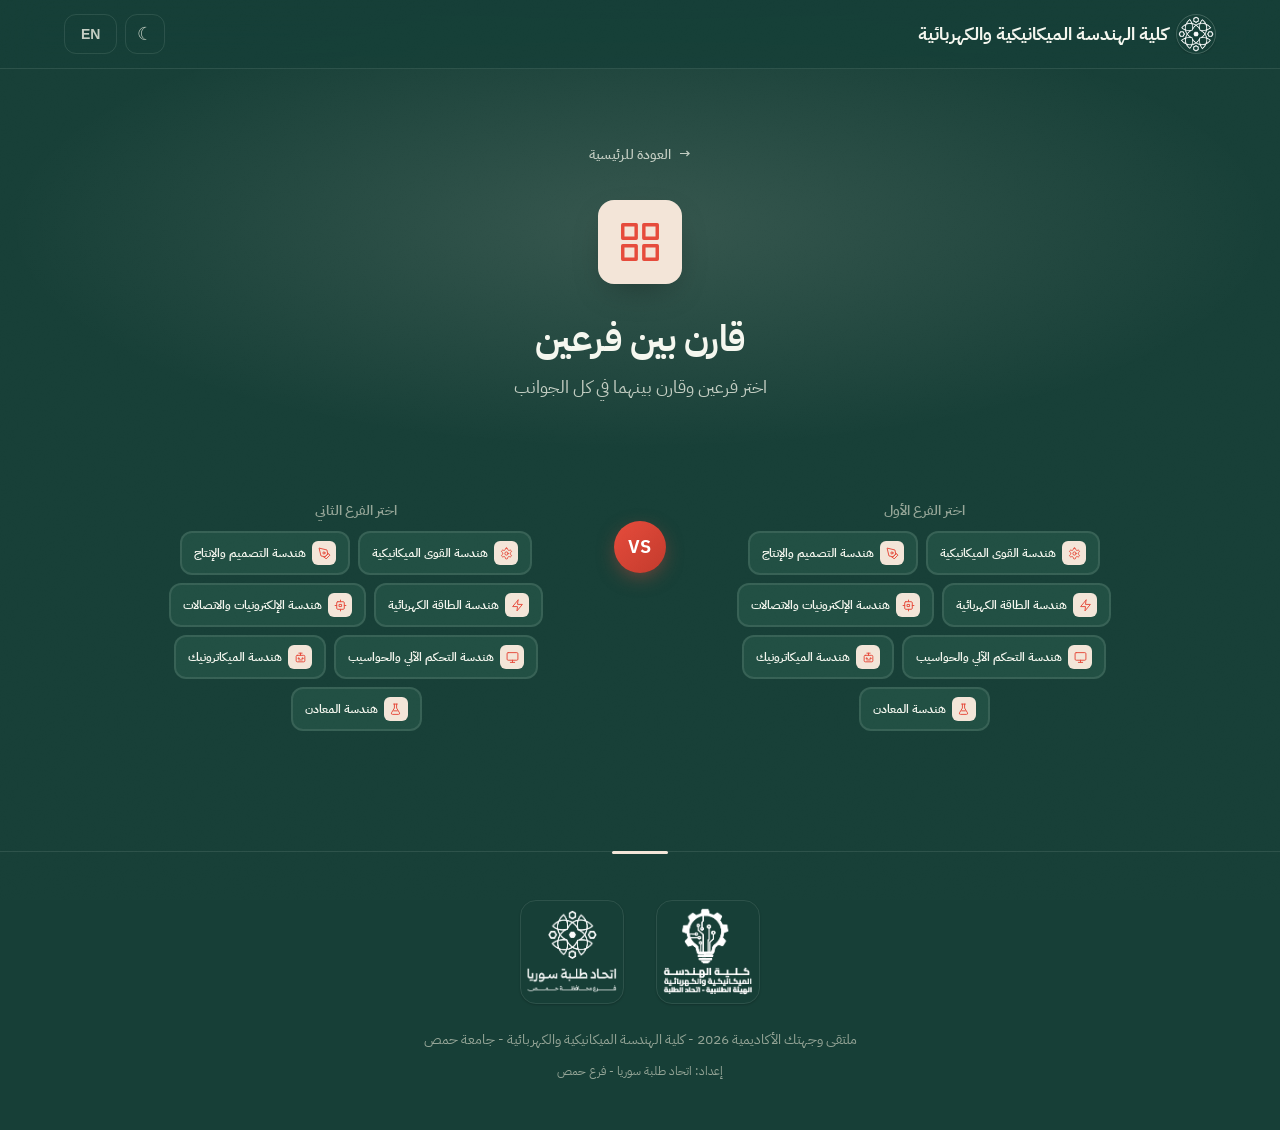
==== compare.html @ 0144422d "Remove dept.note disclaimer from all branch pages, drop unused key, translations v12" ====
<!DOCTYPE html>
<html lang="ar" dir="rtl" data-theme="dark">
<head>
  <meta charset="UTF-8">
  <meta name="viewport" content="width=device-width, initial-scale=1.0">
  <meta name="theme-color" content="#1A433A">
  <title data-page-title="page.title.compare">قارن الأفرع | كلية الهندسة</title>
  <meta name="description" content="قارن بين الأفرع الهندسية السبعة في كلية الهندسة الميكانيكية والكهربائية">
  <meta property="og:type" content="website">
  <meta property="og:site_name" content="كلية الهندسة الميكانيكية والكهربائية - جامعة حمص">
  <meta property="og:locale" content="ar_AR">
  <meta property="og:url" content="https://3mrr07.github.io/mee/compare.html">
  <meta property="og:title" content="قارن الأفرع | كلية الهندسة">
  <meta property="og:description" content="قارن بين الأفرع الهندسية السبعة في كلية الهندسة الميكانيكية والكهربائية">
  <meta property="og:image" content="https://3mrr07.github.io/mee/img/icon-512.png">
  <meta name="twitter:card" content="summary">
  <meta name="twitter:title" content="قارن الأفرع | كلية الهندسة">
  <meta name="twitter:description" content="قارن بين الأفرع الهندسية السبعة في كلية الهندسة الميكانيكية والكهربائية">
  <meta name="twitter:image" content="https://3mrr07.github.io/mee/img/icon-512.png">
  <link rel="icon" type="image/svg+xml" href="./img/favicon.svg">
  <link rel="preconnect" href="https://fonts.googleapis.com">
  <link rel="preconnect" href="https://fonts.gstatic.com" crossorigin>
  <link href="https://fonts.googleapis.com/css2?family=IBM+Plex+Sans+Arabic:wght@300;400;500;600;700&family=Inter:wght@300;400;500;600;700;800&display=swap" rel="stylesheet">
  <link rel="stylesheet" href="./css/style.css?v=9">
  <link rel="manifest" href="./manifest.json">
</head>
<body data-page="compare">

  <!-- Top Bar -->
  <header class="topbar">
    <div class="container topbar-inner">
      <a href="./" class="topbar-logo">
        <img src="./img/itihad-icon.png?v=2" class="topbar-logo-img" alt="شعار اتحاد طلبة سوريا">
        <span data-i18n="nav.brand">كلية الهندسة الميكانيكية والكهربائية</span>
      </a>
      <div class="topbar-actions">
        <button id="theme-toggle" class="topbar-btn" onclick="toggleTheme()" aria-label="الوضع الليلي">&#9790;</button>
        <button id="lang-toggle" class="topbar-btn lang-toggle" onclick="toggleLanguage()" data-i18n="lang.label">EN</button>
      </div>
    </div>
  </header>

  <!-- Header -->
  <section class="dept-header" style="--dept-color: var(--color-primary)">
    <div class="container" style="position:relative;z-index:1">
      <a href="./" class="back-btn">&#8594; <span data-i18n="btn.back">العودة للرئيسية</span></a>
      <div class="dept-header-icon" style="--dept-color: var(--color-primary)">
        <svg xmlns="http://www.w3.org/2000/svg" viewBox="0 0 24 24" fill="none" stroke="currentColor" stroke-width="1.8" stroke-linecap="round" stroke-linejoin="round"><rect x="3" y="3" width="7" height="7"/><rect x="14" y="3" width="7" height="7"/><rect x="3" y="14" width="7" height="7"/><rect x="14" y="14" width="7" height="7"/></svg>
      </div>
      <h1 data-i18n="compare.title">قارن بين فرعين</h1>
      <p data-i18n="compare.subtitle">اختر فرعين وقارن بينهما في كل الجوانب</p>
    </div>
  </section>

  <!-- Compare Section -->
  <section class="section" style="padding-top: var(--space-2xl)">
    <div class="container">

      <div class="compare-pickers">
        <div class="compare-picker-col">
          <div class="compare-picker-label" data-i18n="compare.select1">اختر الفرع الأول</div>
          <div class="compare-picker-row" id="picker-row-1"></div>
        </div>
        <div class="compare-vs"><div class="compare-vs-circle">VS</div></div>
        <div class="compare-picker-col">
          <div class="compare-picker-label" data-i18n="compare.select2">اختر الفرع الثاني</div>
          <div class="compare-picker-row" id="picker-row-2"></div>
        </div>
      </div>

      <div id="compare-msg"></div>
      <div id="compare-result"></div>

    </div>
  </section>

  <!-- Footer -->
  <footer class="footer">
    <div class="container">
      <div class="footer-logos">
        <img src="./img/mee-logo.png?v=2" class="footer-logo" alt="شعار الهيئة الطلابية - كلية الهندسة الميكانيكية والكهربائية">
        <img src="./img/itihad-logo.png?v=2" class="footer-logo" alt="شعار اتحاد طلبة سوريا - فرع حمص">
      </div>
      <p data-i18n="footer.line1">ملتقى وجهتك الأكاديمية 2026 - كلية الهندسة الميكانيكية والكهربائية - جامعة حمص</p>
      <p class="mt-sm" style="font-size:0.75rem" data-i18n="footer.line2">إعداد: اتحاد طلبة سوريا - فرع حمص</p>
    </div>
  </footer>

  <script src="./js/site-data.js?v=8"></script>
  <script src="./js/translations.js?v=12"></script>
  <script src="./js/i18n.js?v=5"></script>
  <script src="./js/main.js?v=4"></script>
</body>
</html>
---- css/style.css ----
/* ============================================================
   HME Website - Visual Identity System
   كلية الهندسة الميكانيكية والكهربائية - جامعة حمص
   الهوية: أخضر مؤسسي × بيج دافئ × أحمر طوبي
   ============================================================ */

/* --- CSS Custom Properties (Tokens) --- */
:root {
  /* BRAND COLORS */
  --color-primary: #E64B3B;          /* الأحمر الطوبي - التمييز */
  --color-primary-light: #F08A7A;
  --color-primary-dark: #B3372A;
  --color-accent: #C0392E;
  --color-accent-light: #F08A7A;
  --brand-green: #1A433A;
  --brand-beige: #FFF6E5;

  /* DEPARTMENT COLORS - للترويسة فقط */
  --dept-qowa: #ef4444;
  --dept-tasmim: #f59e0b;
  --dept-taqa: #eab308;
  --dept-electron: #10b981;
  --dept-tahakum: #3b82f6;
  --dept-mechatronics: #8b5cf6;
  --dept-maaden: #6b7280;

  /* TRANSITIONS */
  --ease-out: cubic-bezier(0.21, 0.65, 0.36, 1);
  --transition-fast: 0.18s ease;
  --transition-normal: 0.28s var(--ease-out);
  --transition-slow: 0.5s var(--ease-out);

  /* SPACING */
  --space-xs: 0.25rem;
  --space-sm: 0.5rem;
  --space-md: 1rem;
  --space-lg: 1.5rem;
  --space-xl: 2rem;
  --space-2xl: 3rem;
  --space-3xl: 4.5rem;

  /* BORDER RADIUS */
  --radius-sm: 8px;
  --radius-md: 12px;
  --radius-lg: 16px;
  --radius-xl: 20px;
  --radius-full: 9999px;

  /* FONT SIZES */
  --text-xs: 0.75rem;
  --text-sm: 0.875rem;
  --text-base: 1rem;
  --text-lg: 1.125rem;
  --text-xl: 1.25rem;
  --text-2xl: 1.5rem;
  --text-3xl: 1.875rem;
  --text-4xl: 2.25rem;
  --text-5xl: 2.9rem;
}

/* --- DARK MODE (Default) - أخضر مؤسسي عميق --- */
[data-theme="dark"] {
  --color-primary: #F3E5D8;
  --color-primary-light: #FFF6E5;
  --color-primary-dark: #D4C4B0;
  --bg-primary: #173F37;
  --bg-secondary: #1D4A40;
  --bg-card: #214F43;
  --bg-card-hover: #27584A;
  --bg-glass: rgba(23, 63, 55, 0.82);
  --border-color: rgba(245, 247, 239, 0.10);
  --border-color-hover: rgba(245, 247, 239, 0.20);
  --text-primary: #F5F7EF;
  --text-secondary: #C4CEC3;
  --text-muted: #95A597;
  --glow-color: rgba(230, 75, 59, 0.16);
  --shadow-sm: 0 1px 2px rgba(0, 0, 0, 0.2);
  --shadow-md: 0 6px 18px -6px rgba(0, 0, 0, 0.35);
  --shadow-lg: 0 18px 44px -12px rgba(0, 0, 0, 0.42);
}
[data-theme="dark"] .dept-card-link,
[data-theme="dark"] .comparison-list li::before,
[data-theme="dark"] .info-card h3 svg,
[data-theme="dark"] .section-label {
  color: #E64B3B;
}

/* --- LIGHT MODE - بيج دافئ --- */
[data-theme="light"] {
  --bg-primary: #FFF6E5;
  --bg-secondary: #F7ECDB;
  --bg-card: #FFFFFF;
  --bg-card-hover: #FCF5E6;
  --bg-glass: rgba(255, 246, 229, 0.85);
  --border-color: rgba(46, 59, 55, 0.12);
  --border-color-hover: rgba(46, 59, 55, 0.22);
  --text-primary: #2E3B37;
  --text-secondary: #5E6E66;
  --text-muted: #8B978F;
  --glow-color: rgba(230, 75, 59, 0.13);
  --color-primary-light: #C03B2E;
  --shadow-sm: 0 1px 2px rgba(46, 59, 55, 0.05);
  --shadow-md: 0 8px 20px -8px rgba(46, 59, 55, 0.12);
  --shadow-lg: 0 20px 45px -15px rgba(46, 59, 55, 0.16);
}

/* --- RESET & BASE --- */
*, *::before, *::after { box-sizing: border-box; margin: 0; padding: 0; }

html { scroll-behavior: smooth; font-size: 16px; }

body {
  font-family: 'IBM Plex Sans Arabic', 'Inter', -apple-system, sans-serif;
  background-color: var(--bg-primary);
  color: var(--text-primary);
  line-height: 1.75;
  transition: background-color var(--transition-slow), color var(--transition-slow);
  min-height: 100vh;
  overflow-x: hidden;
  -webkit-font-smoothing: antialiased;
  -moz-osx-font-smoothing: grayscale;
}

a { color: inherit; text-decoration: none; transition: color var(--transition-fast); }
img { max-width: 100%; height: auto; display: block; }
ul, ol { list-style: none; }
a, button { -webkit-tap-highlight-color: transparent; }

::selection {
  background: color-mix(in srgb, var(--color-primary) 28%, transparent);
  color: var(--text-primary);
}

/* --- حبيبات سينمائية ناعمة فوق كل شيء --- */
body::after {
  content: '';
  position: fixed;
  inset: 0;
  z-index: 2147483000;
  pointer-events: none;
  opacity: 0.035;
  mix-blend-mode: overlay;
  background-image: url("[data-uri]");
}
[data-theme="light"] body::after { opacity: 0.05; }

/* --- TYPOGRAPHY --- */
h1, h2, h3, h4, h5, h6 {
  font-weight: 700;
  line-height: 1.32;
  letter-spacing: -0.015em;
}
h1 { font-size: var(--text-5xl); }
h2 { font-size: var(--text-4xl); }
h3 { font-size: var(--text-3xl); }
h4 { font-size: var(--text-2xl); }
h5 { font-size: var(--text-xl); }
h6 { font-size: var(--text-lg); }

p { color: var(--text-secondary); }

/* --- LAYOUT --- */
.container { width: 100%; max-width: 1200px; margin: 0 auto; padding: 0 var(--space-lg); }
.section { padding: var(--space-3xl) 0; }
.section > .container { animation: fadeInUp 0.6s var(--ease-out) both; }

/* --- TOP BAR --- */
.topbar {
  position: fixed;
  top: 0; left: 0; right: 0;
  z-index: 1000;
  background: var(--bg-glass);
  backdrop-filter: blur(18px) saturate(1.2);
  -webkit-backdrop-filter: blur(18px) saturate(1.2);
  border-bottom: 1px solid var(--border-color);
  transition: background-color var(--transition-normal), border-color var(--transition-normal);
}
.topbar-inner {
  display: flex;
  align-items: center;
  justify-content: space-between;
  height: 68px;
}
.topbar-logo {
  display: flex;
  align-items: center;
  gap: var(--space-sm);
  font-weight: 700;
  font-size: var(--text-lg);
  overflow: hidden;
  text-overflow: ellipsis;
  white-space: nowrap;
  min-width: 0;
}
.topbar-logo-img {
  width: 40px; height: 40px;
  flex: 0 0 40px;
  border-radius: 50%;
  object-fit: cover;
  border: 1px solid var(--border-color-hover);
  box-shadow: var(--shadow-sm);
}
.topbar-actions { display: flex; align-items: center; gap: var(--space-sm); }
.topbar-btn {
  display: flex;
  align-items: center; justify-content: center;
  width: 40px; height: 40px;
  border-radius: var(--radius-md);
  border: 1px solid var(--border-color);
  background: transparent;
  color: var(--text-secondary);
  cursor: pointer;
  transition: all var(--transition-fast);
  font-size: var(--text-lg);
}
.topbar-btn:hover {
  background: var(--bg-card);
  color: var(--text-primary);
  border-color: var(--border-color-hover);
  transform: translateY(-1px);
}
.lang-toggle {
  font-size: var(--text-sm);
  font-weight: 600;
  width: auto;
  padding: 0 var(--space-md);
}
.topbar-actions a.active {
  color: var(--color-primary);
  border-color: color-mix(in srgb, var(--color-primary) 35%, transparent);
  background: color-mix(in srgb, var(--color-primary) 8%, transparent);
}

/* --- NAVIGATION (Mobile) --- */
@media (max-width: 768px) {
  .topbar-inner { height: 56px; }
  .topbar-logo-img { width: 34px; height: 34px; flex: 0 0 34px; }
  .topbar-logo span { font-size: 0.8rem; }
  .topbar-btn { width: 36px; height: 36px; font-size: var(--text-md); }
  .lang-toggle { font-size: 0.75rem; padding: 0 10px; }
  .hero { padding-top: 56px; min-height: 100svh; }
  .hero-content { padding: var(--space-xl) var(--space-md); }
  .hero h1 { font-size: clamp(1.5rem, 6vw, 2.2rem); }
  .hero-subtitle { font-size: var(--text-sm); }
  .hero-stats { gap: var(--space-lg); }
  .hero-stat-number { font-size: var(--text-2xl); }
  .hero-stat-label { font-size: 0.7rem; }
  .section { padding: var(--space-2xl) 0; }
  .footer { padding: var(--space-xl) 0 var(--space-lg); }
  .footer::before { width: 40px; height: 2px; }
  .footer p { font-size: 0.7rem; line-height: 1.6; }
}

/* --- HERO --- */
.hero {
  position: relative;
  min-height: 100vh;
  display: flex;
  align-items: center;
  justify-content: center;
  text-align: center;
  padding-top: 68px;
  overflow: hidden;
}
.hero::before {
  content: '';
  position: absolute;
  inset: 0;
  background:
    radial-gradient(1100px 620px at 18% 22%, rgba(230, 75, 59, 0.09) 0%, transparent 60%),
    radial-gradient(900px 700px at 84% 78%, rgba(255, 246, 229, 0.06) 0%, transparent 60%);
  pointer-events: none;
}
.hero::after {
  content: '';
  position: absolute;
  left: 0; right: 0; bottom: 0;
  height: 120px;
  background: linear-gradient(to bottom, transparent, var(--bg-primary));
  pointer-events: none;
}
.hero-pattern {
  position: absolute;
  inset: 0;
  opacity: 0.035;
  background-image:
    linear-gradient(rgba(255,255,255,0.14) 1px, transparent 1px),
    linear-gradient(90deg, rgba(255,255,255,0.14) 1px, transparent 1px);
  background-size: 56px 56px;
  pointer-events: none;
}
.hero-content { position: relative; z-index: 1; max-width: 830px; padding: var(--space-3xl) var(--space-lg); }
.hero-badge {
  display: inline-flex;
  align-items: center;
  gap: var(--space-sm);
  padding: 7px 16px;
  border-radius: var(--radius-full);
  border: 1px solid var(--border-color);
  background: color-mix(in srgb, var(--bg-card) 70%, transparent);
  backdrop-filter: blur(6px);
  font-size: var(--text-sm);
  color: var(--text-secondary);
  margin-bottom: var(--space-xl);
  animation: fadeInUp 0.6s var(--ease-out) both;
}
.hero-badge .dot {
  width: 8px; height: 8px;
  border-radius: 50%;
  background: var(--color-primary);
  box-shadow: 0 0 12px var(--color-primary);
  animation: pulse 2.2s ease infinite;
}
.hero h1 {
  background: linear-gradient(180deg, #FFFFFF 30%, #C8D3C0);
  -webkit-background-clip: text;
  background-clip: text;
  -webkit-text-fill-color: transparent;
  margin-bottom: var(--space-lg);
  animation: fadeInUp 0.65s var(--ease-out) 0.1s both;
}
[data-theme="light"] .hero h1 {
  background: linear-gradient(180deg, #1A433A 20%, #4A5A50);
  -webkit-background-clip: text;
  background-clip: text;
  -webkit-text-fill-color: transparent;
}
.hero-subtitle {
  font-size: var(--text-xl);
  color: var(--text-secondary);
  max-width: 640px;
  margin: 0 auto var(--space-2xl);
  animation: fadeInUp 0.65s var(--ease-out) 0.2s both;
}
.hero-cta {
  display: inline-flex;
  align-items: center;
  gap: var(--space-sm);
  padding: 14px 30px;
  border-radius: var(--radius-full);
  background: linear-gradient(180deg, #E64B3B 0%, #C33A2C 100%);
  color: #ffffff;
  font-weight: 600;
  font-size: var(--text-lg);
  box-shadow: 0 10px 26px -8px rgba(230, 75, 59, 0.55);
  transition: transform var(--transition-normal), box-shadow var(--transition-normal);
  animation: fadeInUp 0.65s var(--ease-out) 0.3s both;
}
.hero-cta:hover {
  transform: translateY(-3px);
  box-shadow: 0 16px 34px -10px rgba(230, 75, 59, 0.6);
}
.hero-stats {
  display: flex;
  justify-content: center;
  gap: clamp(2.5rem, 10vw, 5rem);
  margin-top: var(--space-3xl);
  animation: fadeInUp 0.65s var(--ease-out) 0.4s both;
}
.hero-stat { text-align: center; }
.hero-stat-number {
  font-size: var(--text-3xl);
  font-weight: 800;
  color: var(--text-primary);
  font-variant-numeric: tabular-nums;
}
[data-theme="dark"] .hero-stat-number { color: #F5F7EF; }
[data-theme="light"] .hero-stat-number { color: var(--color-primary); }
.hero-stat-label { font-size: var(--text-sm); color: var(--text-muted); margin-top: var(--space-xs); }
.hero-stat-number::after {
  content: '';
  display: block;
  width: 34px; height: 3px;
  border-radius: var(--radius-full);
  background: var(--color-primary);
  margin: 8px auto 0;
}

/* --- SECTION HEADERS --- */
.section-header { text-align: center; margin-bottom: var(--space-2xl); }
.section-header h2 { margin-bottom: var(--space-sm); }
.section-header p { font-size: var(--text-lg); color: var(--text-secondary); max-width: 620px; margin: 0 auto; }
.section-label {
  display: inline-flex;
  align-items: center;
  padding: 5px 14px;
  border-radius: var(--radius-full);
  border: 1px solid color-mix(in srgb, var(--color-primary) 35%, transparent);
  background: color-mix(in srgb, var(--color-primary) 7%, transparent);
  font-size: var(--text-xs);
  font-weight: 600;
  letter-spacing: 0.08em;
  color: var(--color-primary-light);
  text-transform: uppercase;
  margin-bottom: var(--space-md);
}
.section-label::before {
  content: '';
  width: 6px; height: 6px;
  border-radius: 50%;
  background: currentColor;
  display: inline-block;
  margin-inline-end: 8px;
}

/* --- DEPARTMENT CARDS --------------------------------------------------
   تفاعلية: رفع + توهج خلفي عند المرور، ضغطة عند النقر
-------------------------------------------------------------------- */
.departments-grid {
  display: grid;
  grid-template-columns: repeat(auto-fill, minmax(300px, 1fr));
  gap: var(--space-lg);
}
@media (min-width: 1080px) {
  .departments-grid { grid-template-columns: repeat(3, 1fr); }
  .departments-grid.two-col { grid-template-columns: repeat(2, minmax(320px, 460px)); justify-content: center; }
}

.dept-card, .info-card {
  transition:
    transform 0.3s var(--ease-out),
    box-shadow 0.3s ease,
    border-color 0.3s ease,
    background-color 0.3s ease;
}

.dept-card {
  position: relative;
  background: var(--bg-card);
  border: 1px solid var(--border-color);
  border-radius: var(--radius-xl);
  padding: var(--space-xl);
  cursor: pointer;
  overflow: hidden;
  box-shadow: var(--shadow-sm);
}
.dept-card::before {
  display: none;
}
.dept-card:hover {
  transform: translateY(-7px);
  border-color: color-mix(in srgb, var(--color-primary) 55%, transparent);
  background: var(--bg-card-hover);
  box-shadow:
    0 24px 56px -12px rgba(0, 0, 0, 0.42),
    0 0 0 1px color-mix(in srgb, var(--color-primary) 25%, transparent),
    0 0 56px 2px color-mix(in srgb, var(--color-primary) 45%, transparent),
    inset 0 1px 0 color-mix(in srgb, var(--color-primary) 12%, transparent);
}
.dept-card:active { transform: translateY(-2px) scale(0.99); }
.dept-card:focus-visible,
.info-card:focus-visible {
  outline: 2px solid var(--color-primary);
  outline-offset: 3px;
}

.dept-card-icon {
  width: 58px; height: 58px;
  border-radius: var(--radius-md);
  background: #F3E5D8;
  border: 1px solid color-mix(in srgb, #F3E5D8 60%, transparent);
  display: flex; align-items: center; justify-content: center;
  color: #E64B3B;
  margin-bottom: var(--space-lg);
  transition: all var(--transition-normal);
}
.dept-card-icon svg { width: 27px; height: 27px; }
.dept-card:hover .dept-card-icon {
  transform: translateY(-2px) scale(1.04);
  background: color-mix(in srgb, var(--color-primary) 16%, transparent);
}
.dept-card h3 { font-size: var(--text-xl); margin-bottom: var(--space-sm); }
.dept-card p { color: var(--text-secondary); font-size: var(--text-sm); line-height: 1.8; margin-bottom: var(--space-lg); }

.dept-card-tags { display: flex; flex-wrap: wrap; gap: var(--space-xs); margin-bottom: var(--space-lg); }
.dept-card-tag {
  padding: 4px 10px;
  border-radius: var(--radius-full);
  background: var(--bg-primary);
  border: 1px solid var(--border-color);
  font-size: var(--text-xs);
  color: var(--text-secondary);
  transition: all var(--transition-fast);
}
.dept-card:hover .dept-card-tag {
  border-color: color-mix(in srgb, var(--color-primary) 30%, transparent);
  color: var(--color-primary-light);
}
.dept-card-link {
  display: inline-flex;
  align-items: center;
  gap: var(--space-xs);
  font-weight: 600;
  font-size: var(--text-sm);
  color: var(--color-primary);
  transition: gap var(--transition-normal);
}
.dept-card:hover .dept-card-link { gap: var(--space-sm); }
.dept-card-arrow { transition: transform var(--transition-normal); }
.dept-card:hover .dept-card-arrow { transform: translateX(-3px); }

/* --- INFO CARDS (Union / Robotics / Guide) --- */
.info-card {
  background: var(--bg-card);
  border: 1px solid var(--border-color);
  border-radius: var(--radius-xl);
  padding: var(--space-2xl);
  margin-bottom: var(--space-xl);
  box-shadow: var(--shadow-sm);
  scroll-margin-top: 24px;
}
.info-card:hover {
  border-color: color-mix(in srgb, var(--color-primary) 26%, transparent);
}
.info-card h3 {
  font-size: var(--text-2xl);
  margin-bottom: var(--space-lg);
  padding-bottom: var(--space-md);
  border-bottom: 2px solid color-mix(in srgb, var(--color-primary) 18%, transparent);
  display: flex;
  align-items: center;
  gap: var(--space-sm);
}
.info-card h3 svg { width: 26px; height: 26px; color: var(--color-primary); }

.info-list { display: flex; flex-direction: column; gap: var(--space-md); }
.info-list-item {
  display: flex;
  align-items: flex-start;
  gap: var(--space-md);
  padding: var(--space-md);
  border-radius: var(--radius-md);
  background: var(--bg-primary);
  border: 1px solid transparent;
  transition: all var(--transition-normal);
}
.info-list-item:hover {
  background: var(--bg-card-hover);
  border-color: var(--border-color);
  transform: translateX(-4px);
  box-shadow: var(--shadow-sm);
}
[dir="ltr"] .info-list-item:hover { transform: translateX(4px); }
.info-list-icon {
  width: 42px; height: 42px; min-width: 42px;
  border-radius: var(--radius-md);
  background: #F3E5D8;
  border: 1px solid color-mix(in srgb, #F3E5D8 60%, transparent);
  display: flex; align-items: center; justify-content: center;
  color: #E64B3B;
}
.info-list-icon svg { width: 21px; height: 21px; }
.info-list-item strong { display: block; margin-bottom: 2px; }
.info-list-item p { font-size: var(--text-sm); }

/* --- STUDY PLAN --- */
.study-plan { margin: var(--space-2xl) 0; }
.study-plan-years {
  display: grid;
  grid-template-columns: repeat(5, 1fr);
  gap: var(--space-md);
}
.year-column {
  background: var(--bg-card);
  border: 1px solid var(--border-color);
  border-radius: var(--radius-lg);
  overflow: hidden;
  box-shadow: var(--shadow-sm);
  transition: all var(--transition-normal);
}
.year-column:hover {
  transform: translateY(-4px);
  border-color: color-mix(in srgb, var(--color-primary) 38%, transparent);
  box-shadow: 0 14px 34px -12px rgba(0, 0, 0, 0.32), 0 0 24px -10px color-mix(in srgb, var(--color-primary) 42%, transparent);
}
.year-column:active {
  transform: translateY(-2px) scale(0.98);
  border-color: color-mix(in srgb, var(--color-primary) 38%, transparent);
  box-shadow: 0 8px 20px -8px rgba(0, 0, 0, 0.3), 0 0 16px -6px color-mix(in srgb, var(--color-primary) 35%, transparent);
}
.year-header {
  padding: var(--space-md) var(--space-lg);
  background: color-mix(in srgb, var(--color-primary) 9%, transparent);
  border-bottom: 1px solid var(--border-color);
  font-weight: 700;
  font-size: var(--text-lg);
  color: var(--color-primary-light);
  text-align: center;
}
.year-header .yr { font-size: var(--text-xs); display: block; font-weight: 600; color: var(--text-muted); letter-spacing: 0.1em; }
.semester { padding: var(--space-md); }
.semester-title {
  font-size: var(--text-xs);
  font-weight: 600;
  color: var(--text-muted);
  letter-spacing: 0.06em;
  margin-bottom: var(--space-sm);
  padding-bottom: var(--space-xs);
  border-bottom: 1px solid var(--border-color);
}
.semester-courses { display: flex; flex-direction: column; gap: 6px; }
.course-item {
  padding: 9px 12px;
  border-radius: var(--radius-sm);
  background: color-mix(in srgb, var(--bg-primary) 70%, transparent);
  font-size: var(--text-sm);
  color: var(--text-secondary);
  border: 1px solid transparent;
  transition: all var(--transition-fast);
}
.course-item:hover {
  background: var(--bg-card-hover);
  border-color: color-mix(in srgb, var(--color-primary) 24%, transparent);
  color: var(--text-primary);
  transform: translateX(-2px);
}
.course-item:active {
  background: var(--bg-card-hover);
  border-color: color-mix(in srgb, var(--color-primary) 24%, transparent);
  color: var(--text-primary);
  transform: scale(0.98);
}
[dir="ltr"] .course-item:hover { transform: translateX(2px); }
[dir="ltr"] .course-item:active { transform: scale(0.98); }

@media (max-width: 1024px) {
  .study-plan-years { grid-template-columns: 1fr; gap: var(--space-md); }
}

/* --- DEPARTMENT PAGE HEADER --- */
.dept-header {
  padding-top: calc(68px + var(--space-3xl));
  padding-bottom: var(--space-2xl);
  text-align: center;
  position: relative;
}
.dept-header::before {
  content: '';
  position: absolute;
  inset: 0;
  background: radial-gradient(ellipse at center, color-mix(in srgb, var(--dept-color, var(--color-primary)) 14%, transparent) 0%, transparent 70%);
  pointer-events: none;
}
.dept-header-icon {
  width: 84px; height: 84px;
  border-radius: var(--radius-lg);
  background: #F3E5D8;
  border: 1px solid color-mix(in srgb, #F3E5D8 60%, transparent);
  display: flex; align-items: center; justify-content: center;
  color: #E64B3B;
  margin: 0 auto var(--space-xl);
  box-shadow: 0 12px 34px -12px rgba(0, 0, 0, 0.35);
}
.dept-header-icon svg { width: 46px; height: 46px; }
.dept-header h1 { font-size: var(--text-4xl); margin-bottom: var(--space-sm); }
.dept-header p { font-size: var(--text-lg); color: var(--text-secondary); max-width: 620px; margin: 0 auto; }

/* --- COMPARISON LIST (used by compare page) --- */
.comparison-list { margin-bottom: var(--space-md); }
.comparison-list li { padding: var(--space-xs) 0; font-size: var(--text-sm); color: var(--text-secondary); }
.comparison-list li::before { content: '→ '; color: var(--color-primary); font-weight: 700; }

/* --- FOOTER --- */
.footer {
  border-top: 1px solid var(--border-color);
  padding: var(--space-2xl) 0;
  text-align: center;
  position: relative;
}
.footer::before {
  content: '';
  position: absolute;
  top: -1px; left: 50%;
  transform: translateX(-50%);
  width: 56px; height: 3px;
  border-radius: var(--radius-full);
  background: var(--color-primary);
}
.footer p { color: var(--text-muted); font-size: var(--text-sm); }

/* --- LOGOS (MEE + Union, transparent bg) --- */
[data-theme="light"] .topbar-logo-img,
[data-theme="light"] .footer-logo {
  filter: invert(1);
}
.footer-logos {
  display: flex;
  align-items: center;
  justify-content: center;
  gap: var(--space-xl);
  margin-bottom: var(--space-lg);
  flex-wrap: wrap;
}
.footer-logo {
  height: 104px;
  width: auto;
  border-radius: var(--radius-lg);
  border: 1px solid var(--border-color);
  box-shadow: var(--shadow-sm);
}
@media (max-width: 768px) {
  .footer-logo { height: 84px; }
  .footer-logos { gap: var(--space-md); }
}

/* --- UNION PAGE: service cards, offices, contact --- */
.uni-grid {
  display: grid;
  grid-template-columns: repeat(auto-fit, minmax(220px, 1fr));
  gap: var(--space-md);
  margin-top: var(--space-lg);
}
.uni-card {
  background: var(--bg-primary);
  border: 1px solid var(--border-color);
  border-radius: var(--radius-lg);
  padding: var(--space-xl) var(--space-lg);
  text-align: center;
  transition: border-color 0.25s ease, box-shadow 0.25s ease;
}
.uni-card:hover {
  border-color: color-mix(in srgb, var(--color-primary) 40%, transparent);
  box-shadow: 0 12px 28px -16px rgba(0, 0, 0, 0.35);
}
.uni-card-icon {
  width: 56px; height: 56px;
  border-radius: var(--radius-lg);
  background: #F3E5D8;
  color: #E64B3B;
  display: flex; align-items: center; justify-content: center;
  margin: 0 auto var(--space-md);
  box-shadow: 0 8px 20px -8px rgba(0, 0, 0, 0.3);
}
.uni-card-icon svg { width: 26px; height: 26px; }
.uni-card h4 {
  font-size: var(--text-base);
  font-weight: 700;
  color: var(--text-primary);
  margin-bottom: var(--space-sm);
}
.uni-card p {
  font-size: var(--text-sm);
  color: var(--text-secondary);
  line-height: 1.8;
}
.uni-offices {
  display: grid;
  grid-template-columns: repeat(auto-fit, minmax(150px, 1fr));
  gap: var(--space-sm);
  margin-top: var(--space-lg);
}
.uni-office {
  display: flex;
  align-items: center;
  gap: var(--space-sm);
  padding: var(--space-md);
  border-radius: var(--radius-md);
  border: 1px solid var(--border-color);
  background: var(--bg-primary);
  font-size: var(--text-sm);
  font-weight: 600;
  color: var(--text-primary);
  transition: all var(--transition-fast);
}
.uni-office::before {
  content: '';
  width: 10px; height: 10px;
  border-radius: 50%;
  background: #E64B3B;
  flex-shrink: 0;
  box-shadow: 0 0 0 4px color-mix(in srgb, #E64B3B 15%, transparent);
}
.uni-office:hover {
  border-color: color-mix(in srgb, #E64B3B 45%, transparent);
  background: var(--bg-card-hover);
  transform: translateY(-2px);
}
.union-logo {
  width: 148px;
  height: auto;
  border-radius: var(--radius-xl);
  border: 1px solid var(--border-color-hover);
  box-shadow: 0 16px 40px -12px rgba(0, 0, 0, 0.45);
  display: block;
  margin: 0 auto var(--space-lg);
}
.uni-contact-btns {
  display: flex;
  align-items: center;
  justify-content: center;
  gap: var(--space-md);
  flex-wrap: wrap;
  margin-top: var(--space-md);
}
.uni-contact-btns .btn svg { width: 18px; height: 18px; flex-shrink: 0; }
.uni-contact-btns .btn { min-width: 180px; }
.uni-contact-btns .btn-insta {
  background: linear-gradient(45deg, #F58529 0%, #DD2A7B 55%, #8134AF 100%);
  color: #fff;
  border: none;
  box-shadow: 0 10px 24px -8px rgba(221, 42, 123, 0.55);
}
.uni-contact-btns .btn-insta:hover {
  box-shadow: 0 16px 34px -10px rgba(221, 42, 123, 0.7);
  filter: brightness(1.06);
}
.uni-contact-btns .btn-tele {
  background: linear-gradient(180deg, #2AABEE 0%, #229ED9 100%);
  color: #fff;
  border: none;
  box-shadow: 0 10px 24px -8px rgba(34, 158, 217, 0.55);
}
.uni-contact-btns .btn-tele:hover {
  box-shadow: 0 16px 34px -10px rgba(34, 158, 217, 0.7);
  filter: brightness(1.06);
}
@media (max-width: 768px) {
  .uni-grid { grid-template-columns: 1fr; }
  .uni-offices { grid-template-columns: repeat(2, 1fr); }
  .union-logo { width: 124px; }
  .uni-contact-btns .btn { width: 100%; }
}

/* --- BUTTONS --- */
.btn {
  display: inline-flex;
  align-items: center; justify-content: center;
  gap: var(--space-sm);
  padding: var(--space-md) var(--space-xl);
  border-radius: var(--radius-full);
  font-weight: 600;
  font-size: var(--text-base);
  cursor: pointer;
  transition: all var(--transition-normal);
  border: none;
  font-family: inherit;
}
.btn:hover { transform: translateY(-2px); }
.btn:active { transform: translateY(0) scale(0.99); }
.btn:focus-visible { outline: 2px solid var(--color-primary); outline-offset: 3px; }
.btn-primary {
  background: linear-gradient(180deg, #E64B3B 0%, #C33A2C 100%);
  color: #ffffff;
  box-shadow: 0 10px 24px -8px rgba(230, 75, 59, 0.55);
}
.btn-primary:hover { box-shadow: 0 16px 32px -10px rgba(230, 75, 59, 0.62); }
.btn-outline {
  background: transparent;
  color: var(--text-primary);
  border: 1px solid var(--border-color);
}
.btn-outline:hover { background: var(--bg-card); border-color: var(--border-color-hover); }

/* --- BACK BUTTON --- */
.back-btn {
  display: inline-flex;
  align-items: center;
  gap: var(--space-sm);
  color: var(--text-secondary);
  font-size: var(--text-sm);
  font-weight: 500;
  margin-bottom: var(--space-xl);
  transition: all var(--transition-fast);
}
.back-btn:hover { color: var(--color-primary); gap: var(--space-md); }

/* --- ANIMATIONS --- */
@keyframes fadeInUp {
  from { opacity: 0; transform: translateY(22px); }
  to { opacity: 1; transform: translateY(0); }
}
@keyframes pulse {
  0%, 100% { opacity: 1; transform: scale(1); }
  50% { opacity: 0.55; transform: scale(0.92); }
}
.animate-in { opacity: 0; transform: translateY(22px); transition: opacity 0.6s var(--ease-out), transform 0.6s var(--ease-out); }
.animate-in.visible { opacity: 1; transform: translateY(0); }

/* --- UTILITY --- */
.text-center { text-align: center; }
.text-right { text-align: right; }
.mt-sm { margin-top: var(--space-sm); }
.mt-md { margin-top: var(--space-md); }
.mt-lg { margin-top: var(--space-lg); }
.mt-xl { margin-top: var(--space-xl); }
.mb-sm { margin-bottom: var(--space-sm); }
.mb-md { margin-bottom: var(--space-md); }
.mb-lg { margin-bottom: var(--space-lg); }
.mb-xl { margin-bottom: var(--space-xl); }

/* --- ROBOTICS PROJECT PLACEHOLDERS --- */
.projects-placeholder {
  display: grid;
  grid-template-columns: repeat(3, 1fr);
  gap: var(--space-md);
  margin-top: var(--space-xl);
}
@media (max-width: 768px) { .projects-placeholder { grid-template-columns: 1fr; } }
.project-slot {
  aspect-ratio: 4 / 3;
  border-radius: var(--radius-lg);
  background: linear-gradient(160deg, var(--bg-primary), var(--bg-card));
  border: 2px dashed var(--border-color-hover);
  display: flex; align-items: center; justify-content: center;
  color: var(--text-muted);
  font-size: var(--text-sm);
  text-align: center;
  padding: var(--space-sm);
  transition: all var(--transition-normal);
}
.project-slot:hover {
  border-color: var(--color-primary);
  color: var(--color-primary-light);
  transform: translateY(-2px);
}

/* --- LTR OVERRIDES --- */
[dir="ltr"] .hero-cta { flex-direction: row-reverse; }
[dir="ltr"] .topbar-inner { flex-direction: row-reverse; }
[dir="ltr"] .back-btn { flex-direction: row-reverse; }
[dir="ltr"] .text-right { text-align: left; }
[dir="ltr"] body { text-align: left; }
[dir="ltr"] .dept-card-arrow { transform: rotate(0deg); }
[dir="ltr"] .dept-card:hover .dept-card-arrow { transform: translateX(3px); }
[dir="ltr"] .info-card { text-align: left; }
[dir="ltr"] .info-card h3 { justify-content: flex-start; }

/* --- PRINT --- */
@media print {
  .topbar, .hero-cta, .dept-card-link, .back-btn { display: none !important; }
  body { background: #ffffff; color: #000000; }
  body::after { display: none; }
}

/* ============================================================
   QUIZ STYLES
   ============================================================ */
.quiz-container { max-width: 720px; margin: 0 auto; }
.quiz-start-card {
  background: var(--bg-card);
  border: 1px solid var(--border-color);
  border-radius: var(--radius-xl);
  padding: var(--space-3xl) var(--space-2xl);
  text-align: center;
  box-shadow: var(--shadow-md);
}
.quiz-start-icon {
  width: 80px; height: 80px;
  border-radius: var(--radius-lg);
  background: #F3E5D8;
  display: flex; align-items: center; justify-content: center;
  color: #E64B3B;
  margin: 0 auto var(--space-xl);
}
.quiz-start-icon svg { width: 40px; height: 40px; }
.quiz-start-card h3 { font-size: var(--text-3xl); margin-bottom: var(--space-sm); }
.quiz-start-card p { color: var(--text-secondary); margin-bottom: var(--space-2xl); }

.quiz-progress {
  position: relative;
  height: 6px;
  background: var(--border-color);
  border-radius: var(--radius-full);
  margin-bottom: var(--space-2xl);
  overflow: hidden;
}
.quiz-progress-bar {
  height: 100%;
  background: linear-gradient(90deg, #E64B3B, #F08A7A);
  border-radius: var(--radius-full);
  transition: width 0.4s var(--ease-out);
  width: 0%;
}
.quiz-progress-text {
  position: absolute;
  right: 0;
  top: 12px;
  font-size: var(--text-xs);
  color: var(--text-muted);
  font-weight: 600;
}

.quiz-question { margin-bottom: var(--space-2xl); }
.quiz-question-text {
  font-size: var(--text-2xl);
  font-weight: 700;
  margin-bottom: var(--space-md);
  text-align: center;
}
.quiz-hint {
  text-align: center;
  font-size: var(--text-sm);
  color: var(--text-muted);
  margin-bottom: var(--space-xl);
}
.quiz-options {
  display: flex;
  flex-direction: column;
  gap: var(--space-md);
}
.quiz-option {
  display: flex;
  align-items: center;
  gap: var(--space-md);
  padding: var(--space-md) var(--space-lg);
  border-radius: var(--radius-lg);
  background: var(--bg-card);
  border: 2px solid var(--border-color);
  cursor: pointer;
  text-align: right;
  transition: all var(--transition-fast);
  font-family: inherit;
  font-size: var(--text-base);
  color: var(--text-primary);
  width: 100%;
}
.quiz-option:hover {
  border-color: color-mix(in srgb, var(--color-primary) 45%, transparent);
  background: var(--bg-card-hover);
  transform: translateX(-3px);
}
[dir="ltr"] .quiz-option:hover { transform: translateX(3px); }
.quiz-option-selected {
  border-color: #E64B3B !important;
  background: color-mix(in srgb, #E64B3B 10%, var(--bg-card)) !important;
}
.quiz-option-letter {
  width: 36px; height: 36px;
  border-radius: var(--radius-md);
  background: var(--bg-primary);
  border: 1px solid var(--border-color);
  display: flex; align-items: center; justify-content: center;
  font-weight: 700;
  font-size: var(--text-sm);
  color: var(--text-muted);
  flex-shrink: 0;
  transition: all var(--transition-fast);
}
.quiz-option-check {
  width: 36px; height: 36px;
  border-radius: var(--radius-md);
  background: var(--bg-primary);
  border: 2px solid var(--border-color);
  display: flex; align-items: center; justify-content: center;
  font-weight: 700;
  font-size: var(--text-md);
  color: transparent;
  flex-shrink: 0;
  transition: all var(--transition-fast);
}
.quiz-option-selected .quiz-option-check {
  background: #E64B3B;
  color: #fff;
  border-color: #E64B3B;
}
.quiz-option-selected .quiz-option-letter {
  background: #E64B3B;
  color: #fff;
  border-color: #E64B3B;
}
.quiz-option-text { flex: 1; font-weight: 500; }

.quiz-nav { display: flex; justify-content: center; gap: var(--space-md); margin-top: var(--space-xl); }
.quiz-nav .btn:disabled { opacity: 0.4; cursor: not-allowed; transform: none; }

/* Quiz Result */
.quiz-result-card {
  background: var(--bg-card);
  border: 1px solid var(--border-color);
  border-radius: var(--radius-xl);
  padding: var(--space-3xl) var(--space-2xl);
  text-align: center;
  box-shadow: var(--shadow-md);
}
.quiz-result-badge {
  display: inline-flex;
  padding: 5px 14px;
  border-radius: var(--radius-full);
  background: color-mix(in srgb, #E64B3B 12%, transparent);
  border: 1px solid color-mix(in srgb, #E64B3B 30%, transparent);
  color: #E64B3B;
  font-size: var(--text-xs);
  font-weight: 600;
  letter-spacing: 0.06em;
  text-transform: uppercase;
  margin-bottom: var(--space-lg);
}
.quiz-result-dept { font-size: var(--text-4xl); font-weight: 800; margin-bottom: var(--space-sm); }
.quiz-result-pct { font-size: var(--text-xl); color: #E64B3B; font-weight: 700; margin-bottom: var(--space-sm); }
.quiz-result-desc { color: var(--text-secondary); font-size: var(--text-base); margin-bottom: var(--space-2xl); max-width: 500px; margin-left: auto; margin-right: auto; }
.quiz-result-bars { max-width: 500px; margin: 0 auto var(--space-2xl); }
.quiz-bar-row { display: flex; align-items: center; gap: var(--space-sm); margin-bottom: var(--space-sm); }
.quiz-bar-label { width: 100px; font-size: var(--text-xs); color: var(--text-secondary); text-align: left; font-weight: 600; white-space: nowrap; overflow: hidden; text-overflow: ellipsis; }
[dir="ltr"] .quiz-bar-label { text-align: right; }
.quiz-bar-track { flex: 1; height: 10px; background: var(--border-color); border-radius: var(--radius-full); overflow: hidden; }
.quiz-bar-fill { height: 100%; background: linear-gradient(90deg, #E64B3B, #F08A7A); border-radius: var(--radius-full); transition: width 0.8s var(--ease-out); }
.quiz-bar-pct { width: 40px; font-size: var(--text-xs); color: var(--text-muted); font-weight: 600; text-align: left; }
[dir="ltr"] .quiz-bar-pct { text-align: right; }
.quiz-result-actions { display: flex; gap: var(--space-md); justify-content: center; flex-wrap: wrap; }
.quiz-result-disclaimer {
  max-width: 560px;
  margin: 0 auto var(--space-xl);
  padding: var(--space-md) var(--space-lg);
  border-radius: var(--radius-md);
  background: color-mix(in srgb, #F59E0B 8%, transparent);
  border: 1px solid color-mix(in srgb, #F59E0B 25%, transparent);
  font-size: var(--text-sm);
  color: var(--text-secondary);
  line-height: 1.8;
  text-align: center;
}

@media (max-width: 768px) {
  .quiz-question-text { font-size: var(--text-xl); }
  .quiz-option { padding: var(--space-sm) var(--space-md); font-size: var(--text-sm); }
  .quiz-result-card { padding: var(--space-2xl) var(--space-lg); }
  .quiz-result-dept { font-size: var(--text-2xl); }
}

/* ============================================================
   COMPARE STYLES
   ============================================================ */
.compare-pickers {
  display: flex;
  align-items: flex-start;
  justify-content: center;
  gap: var(--space-lg);
  margin-bottom: var(--space-2xl);
  flex-wrap: wrap;
}
.compare-picker-col {
  flex: 1;
  max-width: 420px;
  min-width: 240px;
}
.compare-picker-label {
  font-size: var(--text-sm);
  font-weight: 600;
  color: var(--text-muted);
  margin-bottom: var(--space-sm);
  text-align: center;
}
.compare-picker-row {
  display: flex;
  flex-wrap: wrap;
  gap: 8px;
  justify-content: center;
}
.cp-chip {
  display: inline-flex;
  align-items: center;
  gap: 6px;
  padding: 8px 12px;
  border-radius: var(--radius-md);
  border: 2px solid var(--border-color);
  background: var(--bg-card);
  color: var(--text-primary);
  font-family: inherit;
  font-size: var(--text-xs);
  font-weight: 600;
  cursor: pointer;
  transition: all 0.15s ease;
  white-space: nowrap;
}
.cp-chip:hover {
  border-color: var(--border-color-hover);
  background: var(--bg-card-hover);
}
.cp-chip.selected {
  border-color: #E64B3B;
  background: color-mix(in srgb, #E64B3B 10%, var(--bg-card));
  color: #E64B3B;
}
.cp-chip-icon {
  width: 24px; height: 24px;
  border-radius: 6px;
  background: #F3E5D8;
  display: flex; align-items: center; justify-content: center;
  color: #E64B3B;
  flex-shrink: 0;
}
.cp-chip-icon svg { width: 13px; height: 13px; }
.cp-chip.selected .cp-chip-icon {
  background: #E64B3B;
  color: #fff;
}
.cp-chip-name {
  line-height: 1;
}
.compare-info-msg {
  text-align: center;
  padding: var(--space-lg);
  margin-bottom: var(--space-xl);
  border-radius: var(--radius-lg);
  background: color-mix(in srgb, #E64B3B 8%, var(--bg-card));
  border: 1px solid color-mix(in srgb, #E64B3B 20%, var(--border-color));
  color: #E64B3B;
  font-weight: 600;
  font-size: var(--text-sm);
}
.compare-vs {
  display: flex;
  align-items: center;
  justify-content: center;
  padding: 0 var(--space-md);
  margin-top: 22px;
}
.compare-vs-circle {
  width: 52px; height: 52px;
  border-radius: 50%;
  background: linear-gradient(135deg, #E64B3B, #C33A2C);
  color: #fff;
  font-size: var(--text-lg);
  font-weight: 800;
  display: flex;
  align-items: center;
  justify-content: center;
  box-shadow: 0 4px 16px -4px rgba(230, 75, 59, 0.5);
  flex-shrink: 0;
}
@media (max-width: 768px) {
  .compare-pickers { flex-direction: column; align-items: center; gap: var(--space-md); }
  .compare-picker-col { max-width: 100%; min-width: 0; width: 100%; }
  .compare-vs { padding: 0; margin-top: 0; }
  .compare-vs-circle { width: 40px; height: 40px; font-size: var(--text-sm); }
  .cp-chip { padding: 6px 10px; font-size: 0.7rem; }
  .cp-chip-icon { width: 20px; height: 20px; }
  .cp-chip-icon svg { width: 11px; height: 11px; }
}
.compare-vs {
  display: flex;
  align-items: center;
  justify-content: center;
  padding: 0 var(--space-lg);
  margin-top: 22px;
}
.compare-vs-circle {
  width: 52px; height: 52px;
  border-radius: 50%;
  background: linear-gradient(135deg, #E64B3B, #C33A2C);
  color: #fff;
  font-size: var(--text-lg);
  font-weight: 800;
  display: flex;
  align-items: center;
  justify-content: center;
  box-shadow: 0 6px 20px -4px rgba(230, 75, 59, 0.5);
  letter-spacing: 0.05em;
}

/* Compare Result Grid */
.compare-grid-2 {
  display: grid;
  grid-template-columns: 1fr 1fr;
  gap: var(--space-lg);
  margin-bottom: var(--space-lg);
}
.compare-col {
  background: var(--bg-card);
  border: 1px solid var(--border-color);
  border-radius: var(--radius-xl);
  overflow: hidden;
  box-shadow: var(--shadow-sm);
  transition: transform 0.3s var(--ease-out), box-shadow 0.3s ease;
}
.compare-col:hover {
  transform: translateY(-3px);
  box-shadow: var(--shadow-md);
}
.compare-col-header {
  padding: var(--space-xl) var(--space-lg);
  text-align: center;
  position: relative;
  overflow: hidden;
}
.compare-col-header::before {
  content: '';
  position: absolute;
  inset: 0;
  background: radial-gradient(ellipse at center, color-mix(in srgb, var(--dept-color, var(--color-primary)) 15%, transparent) 0%, transparent 70%);
  pointer-events: none;
}
.compare-col-icon {
  width: 64px; height: 64px;
  border-radius: var(--radius-lg);
  background: #F3E5D8;
  display: flex; align-items: center; justify-content: center;
  color: #E64B3B;
  margin: 0 auto var(--space-md);
  position: relative;
  box-shadow: 0 8px 24px -8px rgba(0, 0, 0, 0.25);
}
.compare-col-icon svg { width: 32px; height: 32px; }
.compare-col-name {
  font-weight: 700;
  font-size: var(--text-xl);
  position: relative;
  margin-bottom: 4px;
}
.compare-col-tagline {
  font-size: var(--text-xs);
  color: var(--text-muted);
  position: relative;
}
.compare-section {
  padding: var(--space-lg);
  border-top: 1px solid var(--border-color);
}
.compare-section:last-child { border-bottom: none; }
.compare-section-label {
  font-size: 0.7rem;
  font-weight: 700;
  color: #E64B3B;
  margin-bottom: var(--space-sm);
  text-transform: uppercase;
  letter-spacing: 0.1em;
}
.compare-section p { font-size: var(--text-sm); line-height: 1.8; }
.compare-career-item {
  display: flex;
  align-items: center;
  gap: var(--space-sm);
  padding: var(--space-sm) 0;
  font-size: var(--text-sm);
  color: var(--text-secondary);
}
.compare-career-icon {
  width: 32px; height: 32px;
  border-radius: var(--radius-sm);
  background: #F3E5D8;
  display: flex; align-items: center; justify-content: center;
  color: #E64B3B;
  flex-shrink: 0;
}
.compare-career-icon svg { width: 16px; height: 16px; }

/* Stats Row */
.compare-stats {
  display: grid;
  grid-template-columns: repeat(3, 1fr);
  gap: var(--space-md);
  margin-bottom: var(--space-lg);
}
.compare-stat-card {
  background: var(--bg-card);
  border: 1px solid var(--border-color);
  border-radius: var(--radius-lg);
  padding: var(--space-lg);
  text-align: center;
  box-shadow: var(--shadow-sm);
}
.compare-stat-number {
  font-size: var(--text-3xl);
  font-weight: 800;
  color: #E64B3B;
  line-height: 1;
  margin-bottom: var(--space-xs);
}
.compare-stat-label {
  font-size: var(--text-xs);
  color: var(--text-muted);
  font-weight: 600;
  text-transform: uppercase;
  letter-spacing: 0.06em;
}

/* Shared & Unique */
.compare-shared, .compare-unique {
  background: var(--bg-card);
  border: 1px solid var(--border-color);
  border-radius: var(--radius-xl);
  padding: var(--space-xl);
  box-shadow: var(--shadow-sm);
  margin-bottom: var(--space-lg);
}
.compare-shared h4, .compare-unique h4 {
  display: flex;
  align-items: center;
  gap: var(--space-sm);
  margin-bottom: var(--space-md);
}
.compare-common-list {
  display: flex;
  flex-wrap: wrap;
  gap: var(--space-sm);
}
.compare-course-tag {
  padding: 6px 14px;
  border-radius: var(--radius-full);
  background: color-mix(in srgb, #E64B3B 10%, transparent);
  border: 1px solid color-mix(in srgb, #E64B3B 25%, transparent);
  font-size: var(--text-xs);
  color: var(--text-primary);
  font-weight: 500;
  transition: all var(--transition-fast);
}
.compare-course-tag:hover {
  background: color-mix(in srgb, #E64B3B 18%, transparent);
  transform: translateY(-1px);
}
.compare-course-tag--alt {
  background: color-mix(in srgb, #1A433A 10%, transparent);
  border-color: color-mix(in srgb, #1A433A 28%, transparent);
}
.compare-course-tag--alt:hover {
  background: color-mix(in srgb, #1A433A 18%, transparent);
}
.compare-course-tag--challenge {
  background: color-mix(in srgb, #F59E0B 12%, transparent);
  border-color: color-mix(in srgb, #F59E0B 30%, transparent);
}
.compare-course-tag--challenge:hover {
  background: color-mix(in srgb, #F59E0B 20%, transparent);
}
.compare-course-tag--note {
  background: color-mix(in srgb, #E64B3B 6%, transparent);
  border-style: dashed;
}
.compare-count {
  display: inline-flex;
  align-items: center;
  justify-content: center;
  width: 24px; height: 24px;
  border-radius: 50%;
  background: #E64B3B;
  color: #fff;
  font-size: var(--text-xs);
  font-weight: 700;
}

.compare-diff-grid {
  display: grid;
  grid-template-columns: 1fr 1fr;
  gap: var(--space-lg);
}
.compare-diff-col {
  background: var(--bg-primary);
  border-radius: var(--radius-md);
  padding: var(--space-md);
}
.compare-diff-col h5 {
  font-size: var(--text-sm);
  font-weight: 700;
  color: var(--text-primary);
  margin-bottom: var(--space-sm);
  padding-bottom: var(--space-sm);
  border-bottom: 2px solid var(--border-color);
}
.compare-diff-col ul { list-style: none; }
.compare-diff-col li {
  padding: var(--space-xs) 0;
  font-size: var(--text-sm);
  color: var(--text-secondary);
}
.compare-diff-col li::before { content: '→ '; color: #E64B3B; font-weight: 700; }

@media (max-width: 768px) {
  .compare-grid-2 { grid-template-columns: 1fr; }
  .compare-diff-grid { grid-template-columns: 1fr; }
  .compare-stats { grid-template-columns: 1fr; }
  .compare-vs { padding: var(--space-sm) 0; }
}
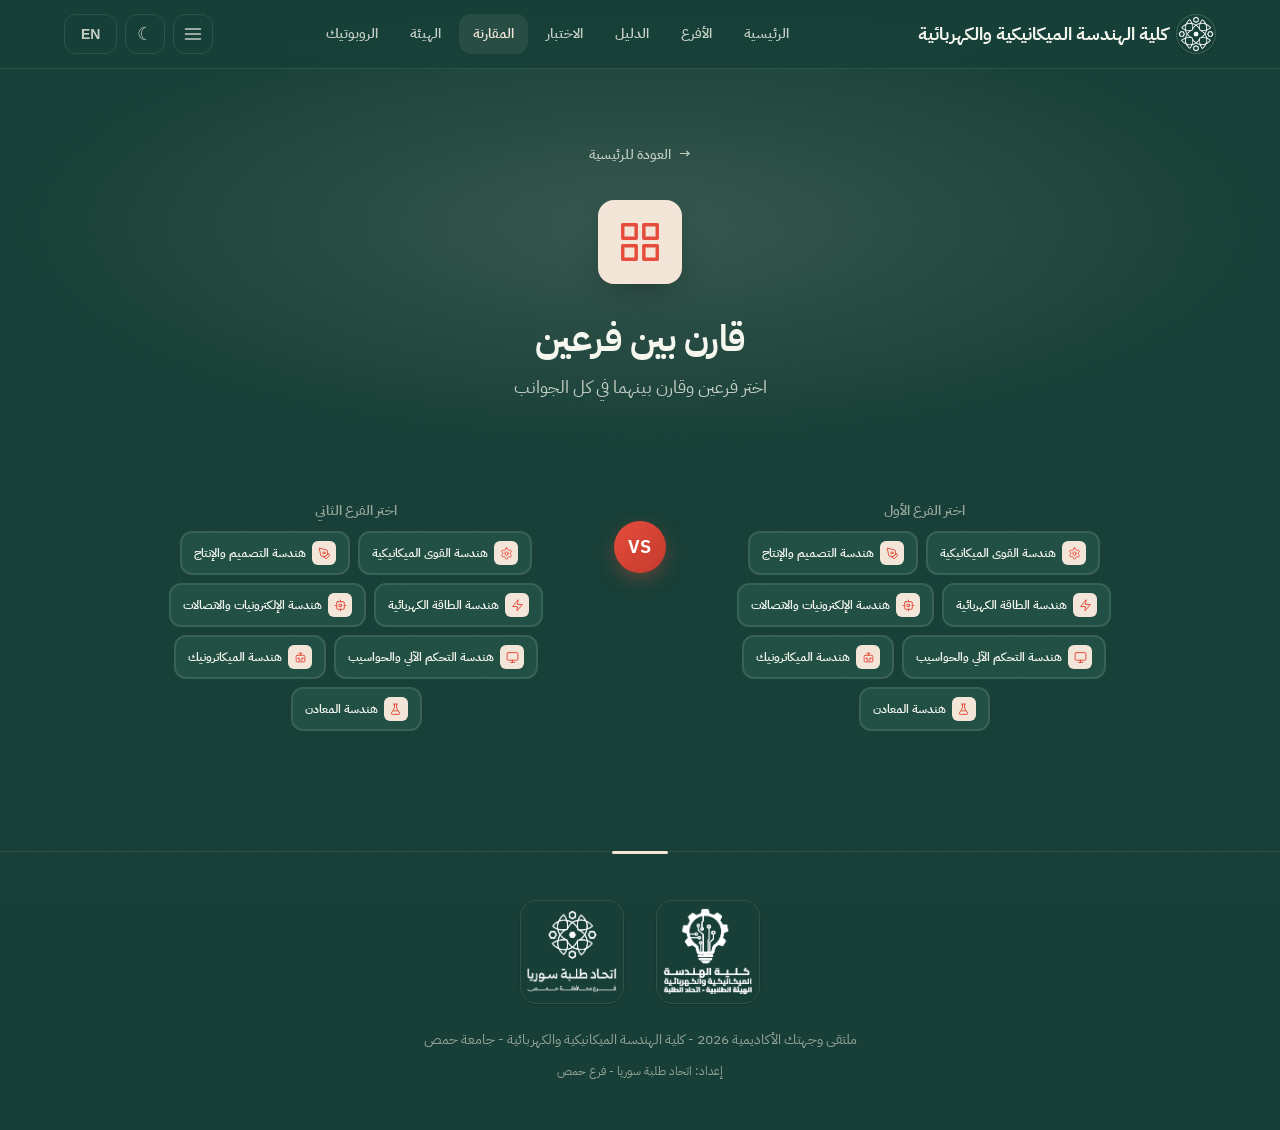
==== commit f1d09606: "Add topbar navigation (7 links + mobile menu), dynamic dept page titles, manifest icon fix, guide su" ====
--- a/compare.html
+++ b/compare.html
@@ -21,7 +21,7 @@
   <link rel="preconnect" href="https://fonts.googleapis.com">
   <link rel="preconnect" href="https://fonts.gstatic.com" crossorigin>
   <link href="https://fonts.googleapis.com/css2?family=IBM+Plex+Sans+Arabic:wght@300;400;500;600;700&family=Inter:wght@300;400;500;600;700;800&display=swap" rel="stylesheet">
-  <link rel="stylesheet" href="./css/style.css?v=9">
+  <link rel="stylesheet" href="./css/style.css?v=11">
   <link rel="manifest" href="./manifest.json">
 </head>
 <body data-page="compare">
@@ -33,7 +33,17 @@
         <img src="./img/itihad-icon.png?v=2" class="topbar-logo-img" alt="شعار اتحاد طلبة سوريا">
         <span data-i18n="nav.brand">كلية الهندسة الميكانيكية والكهربائية</span>
       </a>
+      <nav class="topbar-nav" id="topbar-nav">
+        <a href="./" data-i18n="nav.home">الرئيسية</a>
+        <a href="./#departments" data-i18n="nav.departments">الأفرع</a>
+        <a href="./guide.html" data-i18n="nav.guide">الدليل</a>
+        <a href="./quiz.html" data-i18n="nav.quiz">الاختبار</a>
+        <a href="./compare.html" data-i18n="nav.compare">المقارنة</a>
+        <a href="./union.html" data-i18n="nav.union">الهيئة</a>
+        <a href="./robotics.html" data-i18n="nav.robotics">الروبوتيك</a>
+      </nav>
       <div class="topbar-actions">
+        <button id="nav-toggle" class="topbar-btn topbar-menu-btn" onclick="toggleNavMenu()" data-i18n-attr="aria-label|nav.menu" aria-label="القائمة"><svg xmlns="http://www.w3.org/2000/svg" width="20" height="20" viewBox="0 0 24 24" fill="none" stroke="currentColor" stroke-width="2" stroke-linecap="round"><line x1="3" y1="6" x2="21" y2="6"/><line x1="3" y1="12" x2="21" y2="12"/><line x1="3" y1="18" x2="21" y2="18"/></svg></button>
         <button id="theme-toggle" class="topbar-btn" onclick="toggleTheme()" aria-label="الوضع الليلي">&#9790;</button>
         <button id="lang-toggle" class="topbar-btn lang-toggle" onclick="toggleLanguage()" data-i18n="lang.label">EN</button>
       </div>
@@ -87,8 +97,8 @@
   </footer>
 
   <script src="./js/site-data.js?v=8"></script>
-  <script src="./js/translations.js?v=12"></script>
-  <script src="./js/i18n.js?v=5"></script>
-  <script src="./js/main.js?v=4"></script>
+  <script src="./js/translations.js?v=15"></script>
+  <script src="./js/i18n.js?v=6"></script>
+  <script src="./js/main.js?v=5"></script>
 </body>
 </html>
--- a/css/style.css
+++ b/css/style.css
@@ -201,6 +201,36 @@
   box-shadow: var(--shadow-sm);
 }
 .topbar-actions { display: flex; align-items: center; gap: var(--space-sm); }
+
+/* --- Topbar Navigation --- */
+.topbar-nav {
+  display: flex;
+  align-items: center;
+  gap: var(--space-xs);
+  margin-inline-start: var(--space-md);
+}
+.topbar-nav a {
+  display: inline-flex;
+  align-items: center;
+  padding: 8px 14px;
+  border-radius: var(--radius-md);
+  font-size: var(--text-sm);
+  font-weight: 600;
+  color: var(--text-secondary);
+  white-space: nowrap;
+  transition: all var(--transition-fast);
+}
+.topbar-nav a:hover {
+  color: var(--text-primary);
+  background: var(--bg-card);
+}
+.topbar-nav a.active {
+  color: var(--color-primary);
+  border-color: color-mix(in srgb, var(--color-primary) 35%, transparent);
+  background: color-mix(in srgb, var(--color-primary) 8%, transparent);
+}
+.topbar-menu-btn { display: none; }
+
 .topbar-btn {
   display: flex;
   align-items: center; justify-content: center;
@@ -225,11 +255,6 @@
   width: auto;
   padding: 0 var(--space-md);
 }
-.topbar-actions a.active {
-  color: var(--color-primary);
-  border-color: color-mix(in srgb, var(--color-primary) 35%, transparent);
-  background: color-mix(in srgb, var(--color-primary) 8%, transparent);
-}
 
 /* --- NAVIGATION (Mobile) --- */
 @media (max-width: 768px) {
@@ -238,6 +263,35 @@
   .topbar-logo span { font-size: 0.8rem; }
   .topbar-btn { width: 36px; height: 36px; font-size: var(--text-md); }
   .lang-toggle { font-size: 0.75rem; padding: 0 10px; }
+
+  .topbar-nav {
+    position: fixed;
+    top: 56px;
+    left: 0;
+    right: 0;
+    flex-direction: column;
+    align-items: stretch;
+    gap: var(--space-xs);
+    margin: 0;
+    padding: var(--space-sm);
+    background: var(--bg-glass);
+    backdrop-filter: blur(18px) saturate(1.2);
+    -webkit-backdrop-filter: blur(18px) saturate(1.2);
+    border-bottom: 1px solid var(--border-color);
+    transform: translateY(-12px);
+    opacity: 0;
+    visibility: hidden;
+    pointer-events: none;
+    transition: all var(--transition-normal);
+  }
+  .topbar-nav.open {
+    transform: translateY(0);
+    opacity: 1;
+    visibility: visible;
+    pointer-events: auto;
+  }
+  .topbar-nav a { padding: 12px 16px; font-size: var(--text-md); }
+  .topbar-menu-btn { display: flex; }
   .hero { padding-top: 56px; min-height: 100svh; }
   .hero-content { padding: var(--space-xl) var(--space-md); }
   .hero h1 { font-size: clamp(1.5rem, 6vw, 2.2rem); }
@@ -472,20 +526,6 @@
 .dept-card h3 { font-size: var(--text-xl); margin-bottom: var(--space-sm); }
 .dept-card p { color: var(--text-secondary); font-size: var(--text-sm); line-height: 1.8; margin-bottom: var(--space-lg); }
 
-.dept-card-tags { display: flex; flex-wrap: wrap; gap: var(--space-xs); margin-bottom: var(--space-lg); }
-.dept-card-tag {
-  padding: 4px 10px;
-  border-radius: var(--radius-full);
-  background: var(--bg-primary);
-  border: 1px solid var(--border-color);
-  font-size: var(--text-xs);
-  color: var(--text-secondary);
-  transition: all var(--transition-fast);
-}
-.dept-card:hover .dept-card-tag {
-  border-color: color-mix(in srgb, var(--color-primary) 30%, transparent);
-  color: var(--color-primary-light);
-}
 .dept-card-link {
   display: inline-flex;
   align-items: center;
@@ -554,7 +594,6 @@
 .info-list-item p { font-size: var(--text-sm); }
 
 /* --- STUDY PLAN --- */
-.study-plan { margin: var(--space-2xl) 0; }
 .study-plan-years {
   display: grid;
   grid-template-columns: repeat(5, 1fr);
@@ -587,7 +626,6 @@
   color: var(--color-primary-light);
   text-align: center;
 }
-.year-header .yr { font-size: var(--text-xs); display: block; font-weight: 600; color: var(--text-muted); letter-spacing: 0.1em; }
 .semester { padding: var(--space-md); }
 .semester-title {
   font-size: var(--text-xs);
@@ -878,7 +916,6 @@
 
 /* --- UTILITY --- */
 .text-center { text-align: center; }
-.text-right { text-align: right; }
 .mt-sm { margin-top: var(--space-sm); }
 .mt-md { margin-top: var(--space-md); }
 .mt-lg { margin-top: var(--space-lg); }
@@ -918,7 +955,6 @@
 [dir="ltr"] .hero-cta { flex-direction: row-reverse; }
 [dir="ltr"] .topbar-inner { flex-direction: row-reverse; }
 [dir="ltr"] .back-btn { flex-direction: row-reverse; }
-[dir="ltr"] .text-right { text-align: left; }
 [dir="ltr"] body { text-align: left; }
 [dir="ltr"] .dept-card-arrow { transform: rotate(0deg); }
 [dir="ltr"] .dept-card:hover .dept-card-arrow { transform: translateX(3px); }
@@ -1024,18 +1060,6 @@
   border-color: #E64B3B !important;
   background: color-mix(in srgb, #E64B3B 10%, var(--bg-card)) !important;
 }
-.quiz-option-letter {
-  width: 36px; height: 36px;
-  border-radius: var(--radius-md);
-  background: var(--bg-primary);
-  border: 1px solid var(--border-color);
-  display: flex; align-items: center; justify-content: center;
-  font-weight: 700;
-  font-size: var(--text-sm);
-  color: var(--text-muted);
-  flex-shrink: 0;
-  transition: all var(--transition-fast);
-}
 .quiz-option-check {
   width: 36px; height: 36px;
   border-radius: var(--radius-md);
@@ -1049,11 +1073,6 @@
   transition: all var(--transition-fast);
 }
 .quiz-option-selected .quiz-option-check {
-  background: #E64B3B;
-  color: #fff;
-  border-color: #E64B3B;
-}
-.quiz-option-selected .quiz-option-letter {
   background: #E64B3B;
   color: #fff;
   border-color: #E64B3B;
@@ -1334,36 +1353,6 @@
 }
 .compare-career-icon svg { width: 16px; height: 16px; }
 
-/* Stats Row */
-.compare-stats {
-  display: grid;
-  grid-template-columns: repeat(3, 1fr);
-  gap: var(--space-md);
-  margin-bottom: var(--space-lg);
-}
-.compare-stat-card {
-  background: var(--bg-card);
-  border: 1px solid var(--border-color);
-  border-radius: var(--radius-lg);
-  padding: var(--space-lg);
-  text-align: center;
-  box-shadow: var(--shadow-sm);
-}
-.compare-stat-number {
-  font-size: var(--text-3xl);
-  font-weight: 800;
-  color: #E64B3B;
-  line-height: 1;
-  margin-bottom: var(--space-xs);
-}
-.compare-stat-label {
-  font-size: var(--text-xs);
-  color: var(--text-muted);
-  font-weight: 600;
-  text-transform: uppercase;
-  letter-spacing: 0.06em;
-}
-
 /* Shared & Unique */
 .compare-shared, .compare-unique {
   background: var(--bg-card);
@@ -1412,10 +1401,6 @@
 .compare-course-tag--challenge:hover {
   background: color-mix(in srgb, #F59E0B 20%, transparent);
 }
-.compare-course-tag--note {
-  background: color-mix(in srgb, #E64B3B 6%, transparent);
-  border-style: dashed;
-}
 .compare-count {
   display: inline-flex;
   align-items: center;
@@ -1457,6 +1442,5 @@
 @media (max-width: 768px) {
   .compare-grid-2 { grid-template-columns: 1fr; }
   .compare-diff-grid { grid-template-columns: 1fr; }
-  .compare-stats { grid-template-columns: 1fr; }
   .compare-vs { padding: var(--space-sm) 0; }
 }
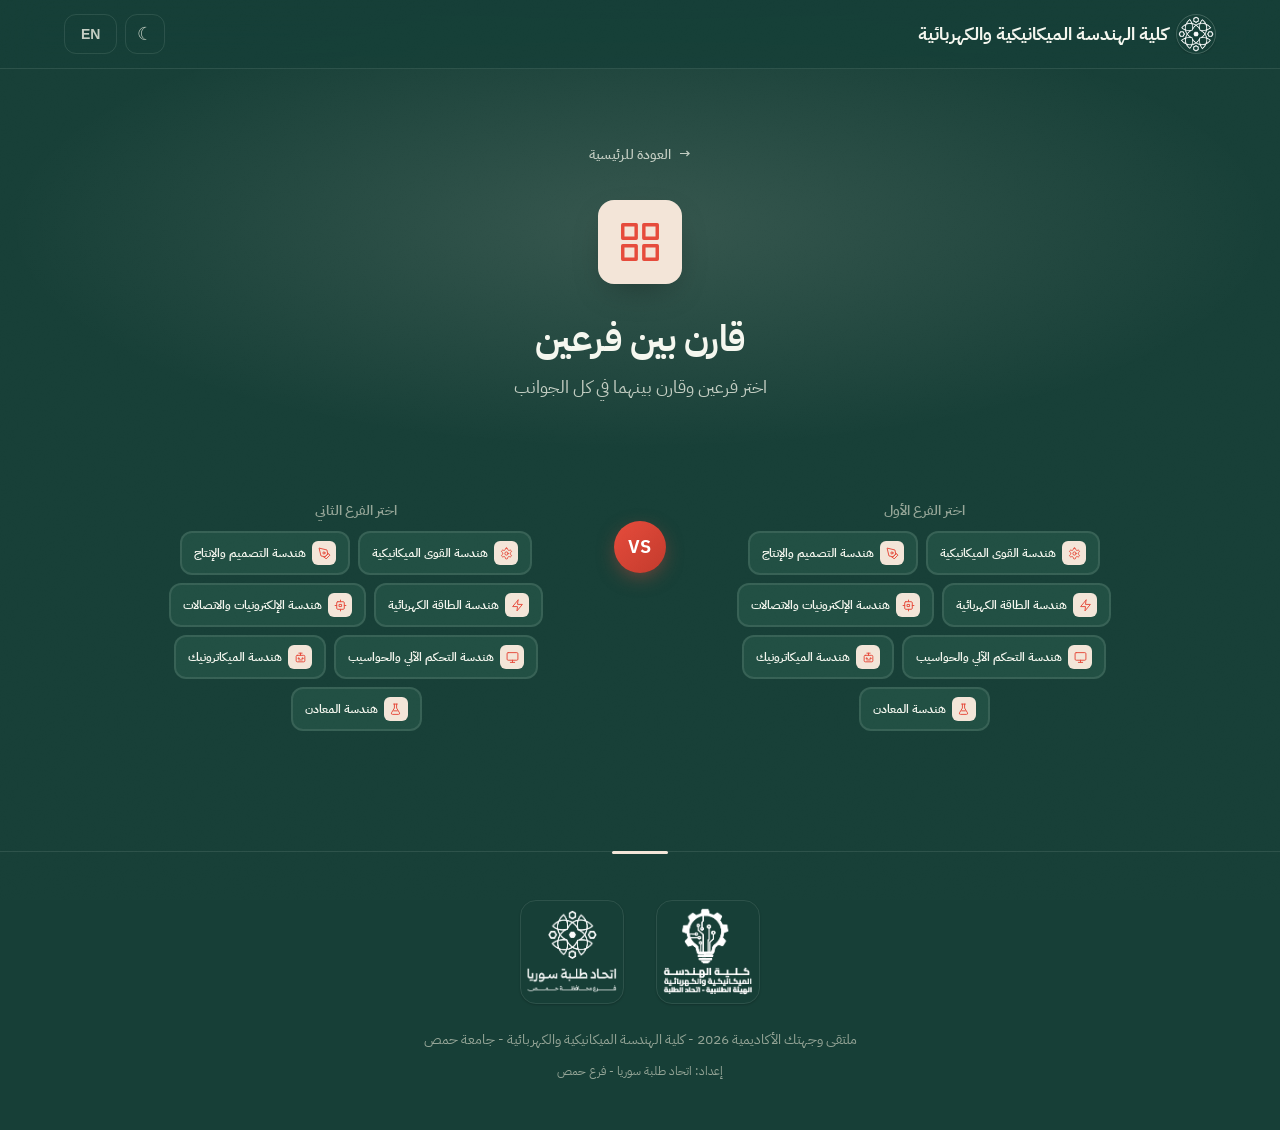
==== commit 4f85dc88: "Remove redundant topbar nav (links duplicated home cards): revert 13 HTML, drop nav CSS/JS/keys, tra" ====
--- a/compare.html
+++ b/compare.html
@@ -5,23 +5,24 @@
   <meta name="viewport" content="width=device-width, initial-scale=1.0">
   <meta name="theme-color" content="#1A433A">
   <title data-page-title="page.title.compare">قارن الأفرع | كلية الهندسة</title>
-  <meta name="description" content="قارن بين الأفرع الهندسية السبعة في كلية الهندسة الميكانيكية والكهربائية">
+  <meta name="description" content="قارن بين الأفرع الهندسية السبعة في كلية الهندسة الميكانيكية والكهربائية" data-i18n-attr="content|seo.compare.desc">
   <meta property="og:type" content="website">
-  <meta property="og:site_name" content="كلية الهندسة الميكانيكية والكهربائية - جامعة حمص">
-  <meta property="og:locale" content="ar_AR">
+  <meta property="og:site_name" content="كلية الهندسة الميكانيكية والكهربائية - جامعة حمص" data-i18n-attr="content|seo.siteName">
+  <meta property="og:locale" content="ar_AR" data-i18n-attr="content|seo.locale">
   <meta property="og:url" content="https://3mrr07.github.io/mee/compare.html">
-  <meta property="og:title" content="قارن الأفرع | كلية الهندسة">
-  <meta property="og:description" content="قارن بين الأفرع الهندسية السبعة في كلية الهندسة الميكانيكية والكهربائية">
+  <link rel="canonical" href="https://3mrr07.github.io/mee/compare.html">
+  <meta property="og:title" content="قارن الأفرع | كلية الهندسة" data-i18n-attr="content|page.title.compare">
+  <meta property="og:description" content="قارن بين الأفرع الهندسية السبعة في كلية الهندسة الميكانيكية والكهربائية" data-i18n-attr="content|seo.compare.desc">
   <meta property="og:image" content="https://3mrr07.github.io/mee/img/icon-512.png">
   <meta name="twitter:card" content="summary">
-  <meta name="twitter:title" content="قارن الأفرع | كلية الهندسة">
-  <meta name="twitter:description" content="قارن بين الأفرع الهندسية السبعة في كلية الهندسة الميكانيكية والكهربائية">
+  <meta name="twitter:title" content="قارن الأفرع | كلية الهندسة" data-i18n-attr="content|page.title.compare">
+  <meta name="twitter:description" content="قارن بين الأفرع الهندسية السبعة في كلية الهندسة الميكانيكية والكهربائية" data-i18n-attr="content|seo.compare.desc">
   <meta name="twitter:image" content="https://3mrr07.github.io/mee/img/icon-512.png">
   <link rel="icon" type="image/svg+xml" href="./img/favicon.svg">
   <link rel="preconnect" href="https://fonts.googleapis.com">
   <link rel="preconnect" href="https://fonts.gstatic.com" crossorigin>
   <link href="https://fonts.googleapis.com/css2?family=IBM+Plex+Sans+Arabic:wght@300;400;500;600;700&family=Inter:wght@300;400;500;600;700;800&display=swap" rel="stylesheet">
-  <link rel="stylesheet" href="./css/style.css?v=11">
+  <link rel="stylesheet" href="./css/style.css?v=12">
   <link rel="manifest" href="./manifest.json">
 </head>
 <body data-page="compare">
@@ -33,17 +34,7 @@
         <img src="./img/itihad-icon.png?v=2" class="topbar-logo-img" alt="شعار اتحاد طلبة سوريا">
         <span data-i18n="nav.brand">كلية الهندسة الميكانيكية والكهربائية</span>
       </a>
-      <nav class="topbar-nav" id="topbar-nav">
-        <a href="./" data-i18n="nav.home">الرئيسية</a>
-        <a href="./#departments" data-i18n="nav.departments">الأفرع</a>
-        <a href="./guide.html" data-i18n="nav.guide">الدليل</a>
-        <a href="./quiz.html" data-i18n="nav.quiz">الاختبار</a>
-        <a href="./compare.html" data-i18n="nav.compare">المقارنة</a>
-        <a href="./union.html" data-i18n="nav.union">الهيئة</a>
-        <a href="./robotics.html" data-i18n="nav.robotics">الروبوتيك</a>
-      </nav>
       <div class="topbar-actions">
-        <button id="nav-toggle" class="topbar-btn topbar-menu-btn" onclick="toggleNavMenu()" data-i18n-attr="aria-label|nav.menu" aria-label="القائمة"><svg xmlns="http://www.w3.org/2000/svg" width="20" height="20" viewBox="0 0 24 24" fill="none" stroke="currentColor" stroke-width="2" stroke-linecap="round"><line x1="3" y1="6" x2="21" y2="6"/><line x1="3" y1="12" x2="21" y2="12"/><line x1="3" y1="18" x2="21" y2="18"/></svg></button>
         <button id="theme-toggle" class="topbar-btn" onclick="toggleTheme()" aria-label="الوضع الليلي">&#9790;</button>
         <button id="lang-toggle" class="topbar-btn lang-toggle" onclick="toggleLanguage()" data-i18n="lang.label">EN</button>
       </div>
@@ -97,8 +88,8 @@
   </footer>
 
   <script src="./js/site-data.js?v=8"></script>
-  <script src="./js/translations.js?v=15"></script>
+  <script src="./js/translations.js?v=17"></script>
   <script src="./js/i18n.js?v=6"></script>
-  <script src="./js/main.js?v=5"></script>
+  <script src="./js/main.js?v=6"></script>
 </body>
 </html>
--- a/css/style.css
+++ b/css/style.css
@@ -202,35 +202,6 @@
 }
 .topbar-actions { display: flex; align-items: center; gap: var(--space-sm); }
 
-/* --- Topbar Navigation --- */
-.topbar-nav {
-  display: flex;
-  align-items: center;
-  gap: var(--space-xs);
-  margin-inline-start: var(--space-md);
-}
-.topbar-nav a {
-  display: inline-flex;
-  align-items: center;
-  padding: 8px 14px;
-  border-radius: var(--radius-md);
-  font-size: var(--text-sm);
-  font-weight: 600;
-  color: var(--text-secondary);
-  white-space: nowrap;
-  transition: all var(--transition-fast);
-}
-.topbar-nav a:hover {
-  color: var(--text-primary);
-  background: var(--bg-card);
-}
-.topbar-nav a.active {
-  color: var(--color-primary);
-  border-color: color-mix(in srgb, var(--color-primary) 35%, transparent);
-  background: color-mix(in srgb, var(--color-primary) 8%, transparent);
-}
-.topbar-menu-btn { display: none; }
-
 .topbar-btn {
   display: flex;
   align-items: center; justify-content: center;
@@ -263,35 +234,6 @@
   .topbar-logo span { font-size: 0.8rem; }
   .topbar-btn { width: 36px; height: 36px; font-size: var(--text-md); }
   .lang-toggle { font-size: 0.75rem; padding: 0 10px; }
-
-  .topbar-nav {
-    position: fixed;
-    top: 56px;
-    left: 0;
-    right: 0;
-    flex-direction: column;
-    align-items: stretch;
-    gap: var(--space-xs);
-    margin: 0;
-    padding: var(--space-sm);
-    background: var(--bg-glass);
-    backdrop-filter: blur(18px) saturate(1.2);
-    -webkit-backdrop-filter: blur(18px) saturate(1.2);
-    border-bottom: 1px solid var(--border-color);
-    transform: translateY(-12px);
-    opacity: 0;
-    visibility: hidden;
-    pointer-events: none;
-    transition: all var(--transition-normal);
-  }
-  .topbar-nav.open {
-    transform: translateY(0);
-    opacity: 1;
-    visibility: visible;
-    pointer-events: auto;
-  }
-  .topbar-nav a { padding: 12px 16px; font-size: var(--text-md); }
-  .topbar-menu-btn { display: flex; }
   .hero { padding-top: 56px; min-height: 100svh; }
   .hero-content { padding: var(--space-xl) var(--space-md); }
   .hero h1 { font-size: clamp(1.5rem, 6vw, 2.2rem); }
